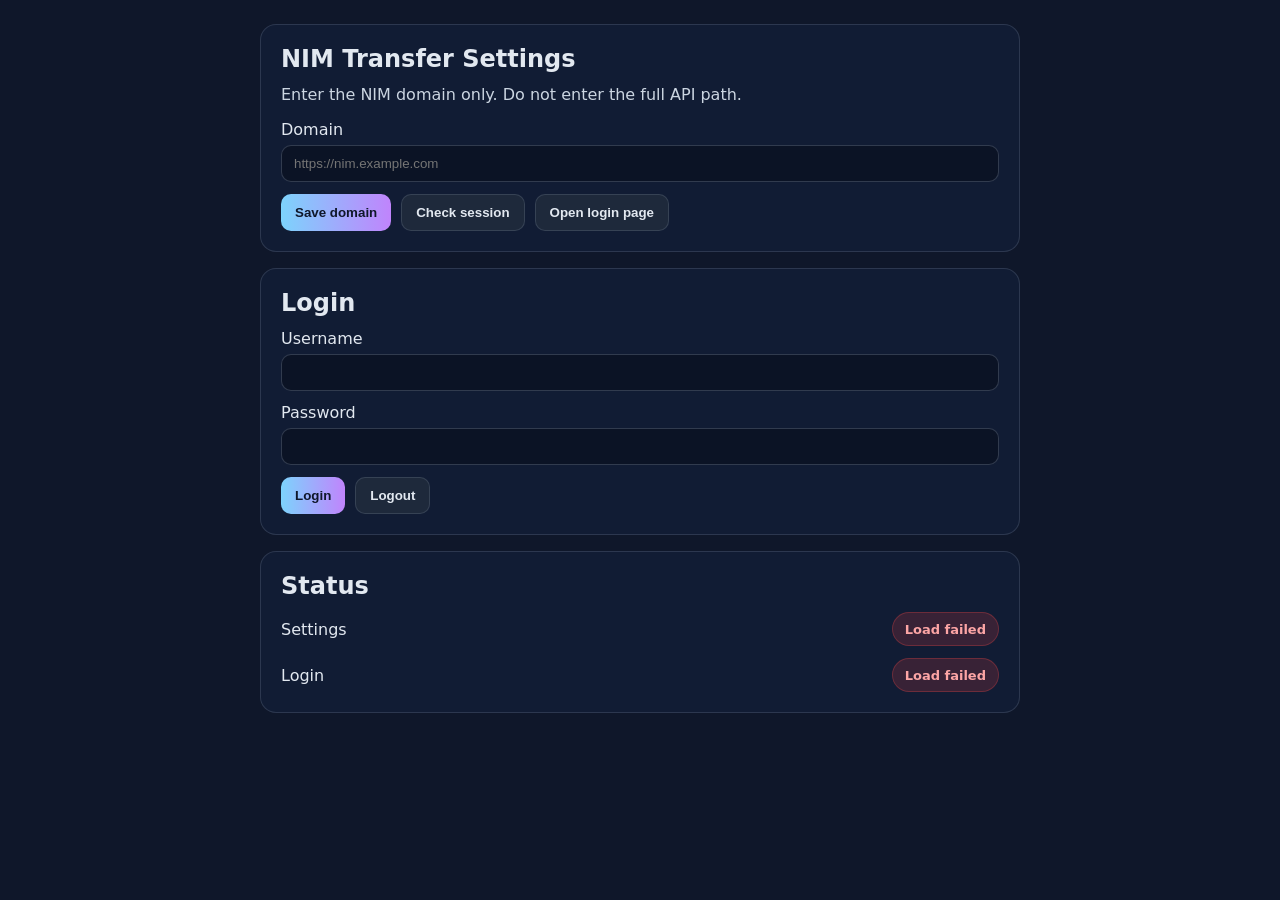
==== extensions/chrome/options.html @ 735067cf "アドオン機能追加" ====
<!doctype html>
<html lang="ja">
<head>
  <meta charset="utf-8">
  <meta name="viewport" content="width=device-width, initial-scale=1">
  <title>NIM Transfer Settings</title>
  <link rel="stylesheet" href="options.css">
</head>
<body>
  <main class="page">
    <section class="card">
      <h1>NIM Transfer Settings</h1>
      <p class="note">Enter the NIM domain only. Do not enter the full API path.</p>

      <label class="field">
        <span>Domain</span>
        <input id="baseUrl" type="text" placeholder="https://nim.example.com">
      </label>

      <div class="row">
        <button id="saveBaseUrl" type="button">Save domain</button>
        <button id="checkSession" type="button" class="secondary">Check session</button>
        <button id="openLoginPage" type="button" class="secondary">Open login page</button>
      </div>
    </section>

    <section class="card">
      <h2>Login</h2>
      <label class="field">
        <span>Username</span>
        <input id="username" type="text" autocomplete="username">
      </label>
      <label class="field">
        <span>Password</span>
        <input id="password" type="password" autocomplete="current-password">
      </label>
      <div class="row">
        <button id="login" type="button">Login</button>
        <button id="logout" type="button" class="secondary">Logout</button>
      </div>
    </section>

    <section class="card">
      <h2>Status</h2>
      <div class="statusList">
        <div class="statusRow">
          <span>Settings</span>
          <strong id="saveState" class="statusPill idle">Not saved</strong>
        </div>
        <div class="statusRow">
          <span>Login</span>
          <strong id="loginState" class="statusPill idle">Not logged in</strong>
        </div>
      </div>
    </section>
  </main>
  <script src="options.js"></script>
</body>
</html>
---- extensions/chrome/options.css ----
:root {
  color-scheme: dark;
  font-family: system-ui, -apple-system, BlinkMacSystemFont, "Segoe UI", sans-serif;
}

body {
  margin: 0;
  background: #0f172a;
  color: #e2e8f0;
}

.page {
  max-width: 760px;
  margin: 0 auto;
  padding: 24px;
  display: grid;
  gap: 16px;
}

.card {
  background: #111c34;
  border: 1px solid rgba(148, 163, 184, 0.2);
  border-radius: 16px;
  padding: 20px;
}

h1, h2 {
  margin: 0 0 12px;
}

.note {
  margin: 0 0 16px;
  color: #cbd5e1;
}

.field {
  display: grid;
  gap: 6px;
  margin-bottom: 12px;
}

.field input {
  width: 100%;
  box-sizing: border-box;
  border: 1px solid rgba(148, 163, 184, 0.28);
  background: #0b1325;
  color: #f8fafc;
  border-radius: 10px;
  padding: 10px 12px;
}

.row {
  display: flex;
  gap: 10px;
  flex-wrap: wrap;
}

button {
  border: 0;
  border-radius: 10px;
  padding: 10px 14px;
  cursor: pointer;
  font-weight: 600;
  background: linear-gradient(90deg, #7dd3fc, #c084fc);
  color: #0f172a;
}

button.secondary {
  background: #1e293b;
  color: #e2e8f0;
  border: 1px solid rgba(148, 163, 184, 0.2);
}

.statusList {
  display: grid;
  gap: 12px;
}

.statusRow {
  display: flex;
  align-items: center;
  justify-content: space-between;
  gap: 12px;
}

.statusPill {
  display: inline-flex;
  align-items: center;
  min-height: 32px;
  padding: 0 12px;
  border-radius: 999px;
  font-size: 13px;
  line-height: 1;
  font-weight: 700;
}

.statusPill.idle {
  background: rgba(148, 163, 184, 0.16);
  color: #e2e8f0;
  border: 1px solid rgba(148, 163, 184, 0.24);
}

.statusPill.success {
  background: rgba(34, 197, 94, 0.18);
  color: #86efac;
  border: 1px solid rgba(34, 197, 94, 0.28);
}

.statusPill.error {
  background: rgba(239, 68, 68, 0.18);
  color: #fca5a5;
  border: 1px solid rgba(239, 68, 68, 0.28);
}
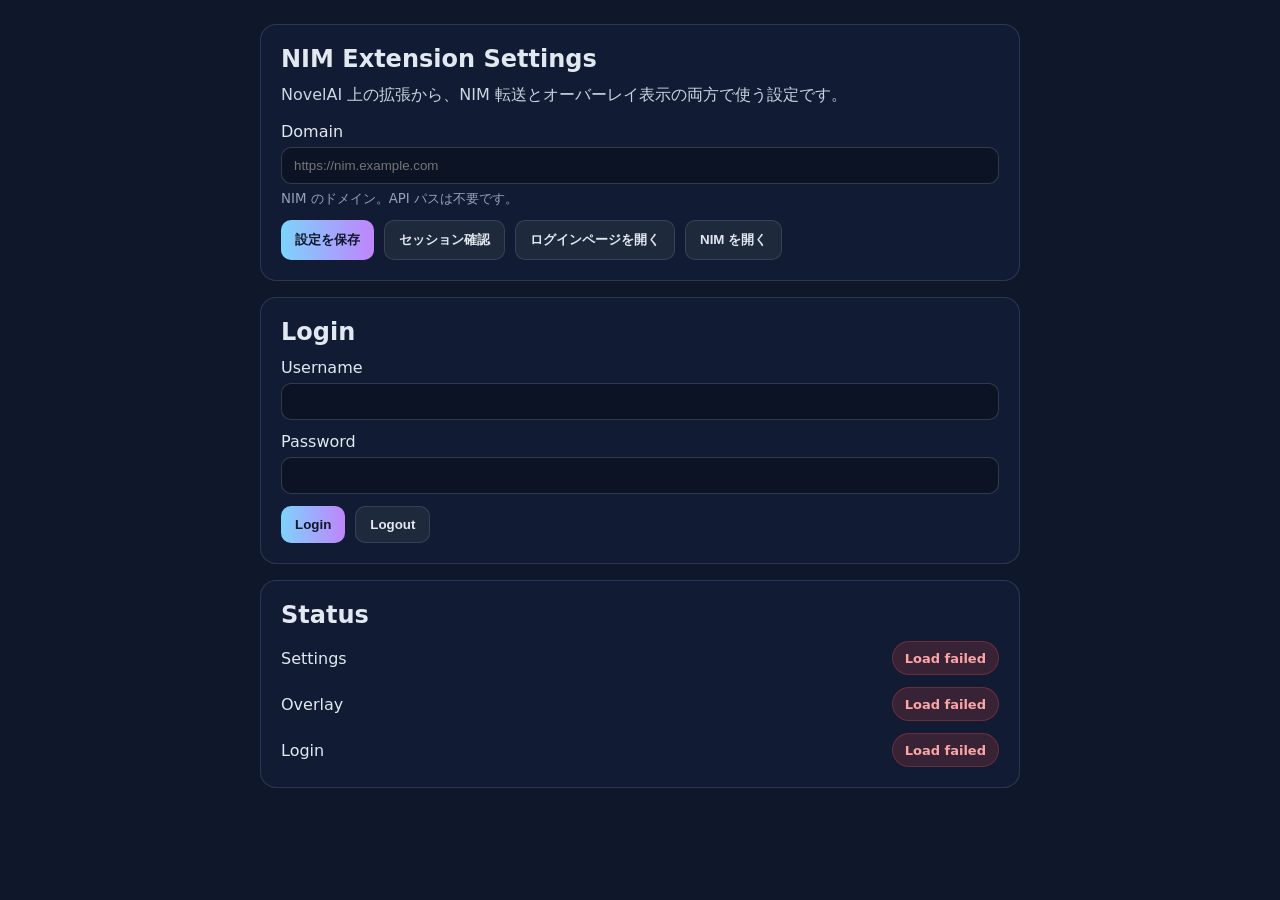
==== commit a0c0aab2: "NovelAIのページから直接NIMを呼び出せるように拡張機能の追加" ====
--- a/extensions/chrome/options.html
+++ b/extensions/chrome/options.html
@@ -3,24 +3,26 @@
 <head>
   <meta charset="utf-8">
   <meta name="viewport" content="width=device-width, initial-scale=1">
-  <title>NIM Transfer Settings</title>
+  <title>NIM Extension Settings</title>
   <link rel="stylesheet" href="options.css">
 </head>
 <body>
   <main class="page">
     <section class="card">
-      <h1>NIM Transfer Settings</h1>
-      <p class="note">Enter the NIM domain only. Do not enter the full API path.</p>
+      <h1>NIM Extension Settings</h1>
+      <p class="note">NovelAI 上の拡張から、NIM 転送とオーバーレイ表示の両方で使う設定です。</p>
 
       <label class="field">
         <span>Domain</span>
         <input id="baseUrl" type="text" placeholder="https://nim.example.com">
+        <small>NIM のドメイン。API パスは不要です。</small>
       </label>
 
       <div class="row">
-        <button id="saveBaseUrl" type="button">Save domain</button>
-        <button id="checkSession" type="button" class="secondary">Check session</button>
-        <button id="openLoginPage" type="button" class="secondary">Open login page</button>
+        <button id="saveConfig" type="button">設定を保存</button>
+        <button id="checkSession" type="button" class="secondary">セッション確認</button>
+        <button id="openLoginPage" type="button" class="secondary">ログインページを開く</button>
+        <button id="openOverlayPage" type="button" class="secondary">NIM を開く</button>
       </div>
     </section>
 
@@ -48,6 +50,10 @@
           <strong id="saveState" class="statusPill idle">Not saved</strong>
         </div>
         <div class="statusRow">
+          <span>Overlay</span>
+          <strong id="overlayState" class="statusPill idle">Not configured</strong>
+        </div>
+        <div class="statusRow">
           <span>Login</span>
           <strong id="loginState" class="statusPill idle">Not logged in</strong>
         </div>
--- a/extensions/chrome/options.css
+++ b/extensions/chrome/options.css
@@ -37,6 +37,10 @@
   display: grid;
   gap: 6px;
   margin-bottom: 12px;
+}
+
+.field small {
+  color: #94a3b8;
 }
 
 .field input {
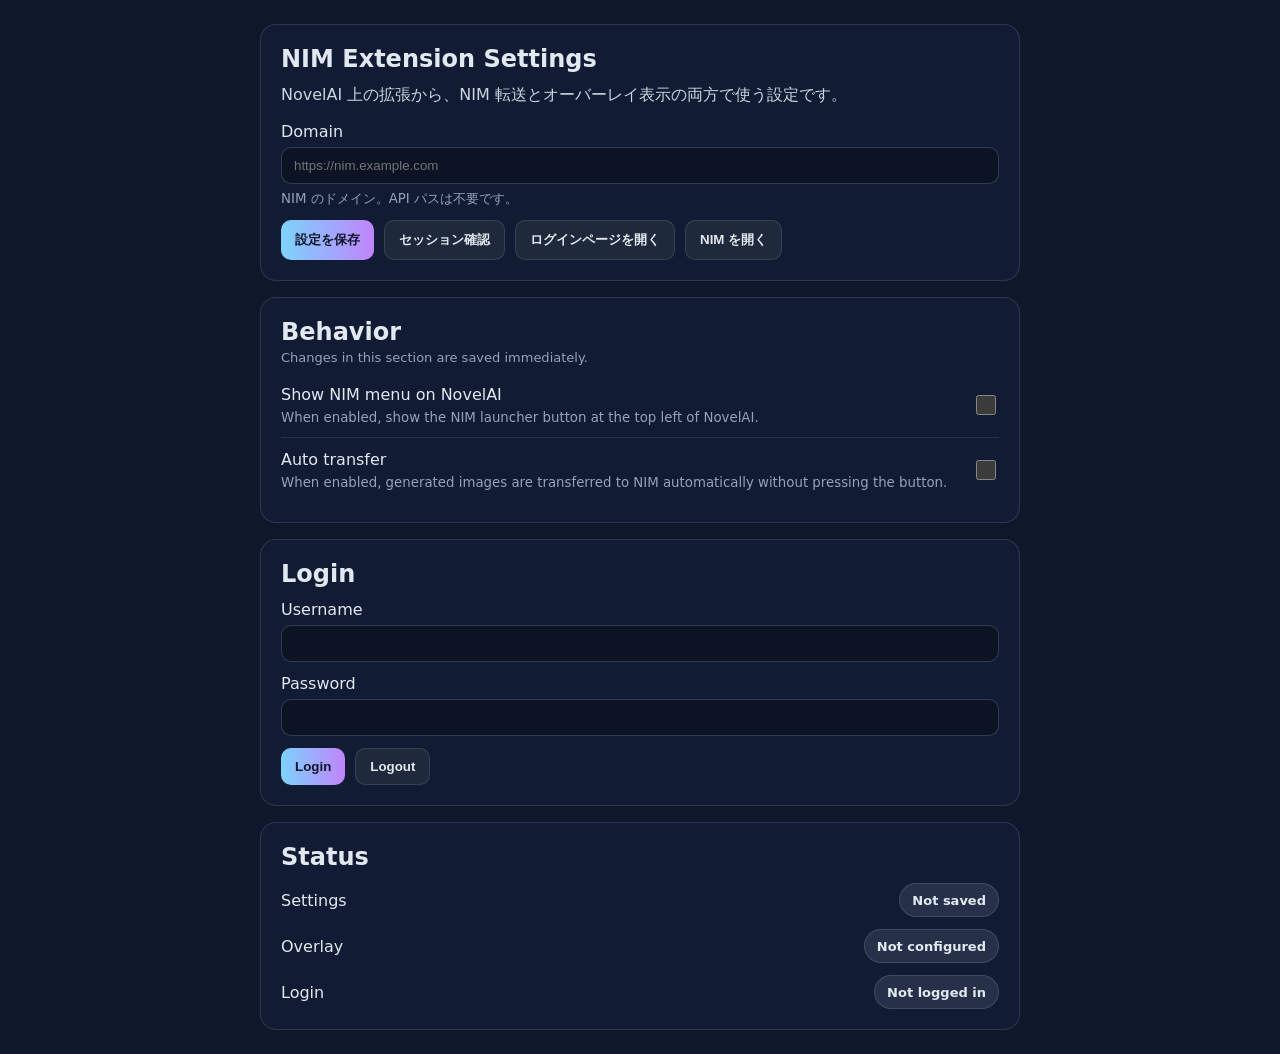
==== commit 45e43bb4: "マルチ言語(i18n)対応としてブラウザ言語を読みって日本語or英語(jp以外は全部英語にリダイレクト)となるように修正。拡張機能でメニューON/OFF対応可と、自動転送オプション追加" ====
--- a/extensions/chrome/options.html
+++ b/extensions/chrome/options.html
@@ -1,60 +1,85 @@
 <!doctype html>
-<html lang="ja">
+<html lang="en">
 <head>
   <meta charset="utf-8">
   <meta name="viewport" content="width=device-width, initial-scale=1">
-  <title>NIM Extension Settings</title>
+  <title data-i18n="optionsPageTitle">NIM Extension Settings</title>
   <link rel="stylesheet" href="options.css">
 </head>
 <body>
   <main class="page">
     <section class="card">
-      <h1>NIM Extension Settings</h1>
-      <p class="note">NovelAI 上の拡張から、NIM 転送とオーバーレイ表示の両方で使う設定です。</p>
+      <h1 data-i18n="optionsHeading">NIM Extension Settings</h1>
+      <p class="note" data-i18n="optionsNote">NovelAI 上の拡張から、NIM 転送とオーバーレイ表示の両方で使う設定です。</p>
 
       <label class="field">
-        <span>Domain</span>
-        <input id="baseUrl" type="text" placeholder="https://nim.example.com">
-        <small>NIM のドメイン。API パスは不要です。</small>
+        <span data-i18n="domainLabel">Domain</span>
+        <input id="baseUrl" type="text" placeholder="https://nim.example.com" data-i18n-placeholder="domainPlaceholder">
+        <small data-i18n="domainHelp">NIM のドメイン。API パスは不要です。</small>
       </label>
 
       <div class="row">
-        <button id="saveConfig" type="button">設定を保存</button>
-        <button id="checkSession" type="button" class="secondary">セッション確認</button>
-        <button id="openLoginPage" type="button" class="secondary">ログインページを開く</button>
-        <button id="openOverlayPage" type="button" class="secondary">NIM を開く</button>
+        <button id="saveConfig" type="button" data-i18n="saveSettings">設定を保存</button>
+        <button id="checkSession" type="button" class="secondary" data-i18n="checkSession">セッション確認</button>
+        <button id="openLoginPage" type="button" class="secondary" data-i18n="openLoginPage">ログインページを開く</button>
+        <button id="openOverlayPage" type="button" class="secondary" data-i18n="openNim">NIM を開く</button>
+      </div>
+    </section>
+
+
+    <section class="card">
+      <div class="sectionHeader">
+        <div>
+          <h2 data-i18n="behaviorSection">Behavior</h2>
+          <p class="sectionNote" data-i18n="behaviorAutoSaveNote">Changes in this section are saved immediately.</p>
+        </div>
+        <strong id="behaviorState" class="statusPill idle isHidden" aria-live="polite"></strong>
+      </div>
+      <label class="toggleField">
+        <span class="toggleText">
+          <span data-i18n="showNovelAiMenuLabel">Show NIM menu on NovelAI</span>
+          <small data-i18n="showNovelAiMenuHelp">When enabled, show the NIM launcher button at the top left of NovelAI.</small>
+        </span>
+        <input id="showNovelAiMenu" type="checkbox" role="switch">
+      </label>
+      <label class="toggleField">
+        <span class="toggleText">
+          <span data-i18n="autoTransferLabel">Auto transfer</span>
+          <small data-i18n="autoTransferHelp">When enabled, generated images are transferred to NIM automatically without pressing the button.</small>
+        </span>
+        <input id="autoTransfer" type="checkbox" role="switch">
+      </label>
+    </section>
+
+    <section class="card">
+      <h2 data-i18n="loginSection">Login</h2>
+      <label class="field">
+        <span data-i18n="usernameLabel">Username</span>
+        <input id="username" type="text" autocomplete="username">
+      </label>
+      <label class="field">
+        <span data-i18n="passwordLabel">Password</span>
+        <input id="password" type="password" autocomplete="current-password">
+      </label>
+      <div class="row">
+        <button id="login" type="button" data-i18n="loginButton">Login</button>
+        <button id="logout" type="button" class="secondary" data-i18n="logoutButton">Logout</button>
       </div>
     </section>
 
     <section class="card">
-      <h2>Login</h2>
-      <label class="field">
-        <span>Username</span>
-        <input id="username" type="text" autocomplete="username">
-      </label>
-      <label class="field">
-        <span>Password</span>
-        <input id="password" type="password" autocomplete="current-password">
-      </label>
-      <div class="row">
-        <button id="login" type="button">Login</button>
-        <button id="logout" type="button" class="secondary">Logout</button>
-      </div>
-    </section>
-
-    <section class="card">
-      <h2>Status</h2>
+      <h2 data-i18n="statusSection">Status</h2>
       <div class="statusList">
         <div class="statusRow">
-          <span>Settings</span>
+          <span data-i18n="settingsStatusLabel">Settings</span>
           <strong id="saveState" class="statusPill idle">Not saved</strong>
         </div>
         <div class="statusRow">
-          <span>Overlay</span>
+          <span data-i18n="overlayStatusLabel">Overlay</span>
           <strong id="overlayState" class="statusPill idle">Not configured</strong>
         </div>
         <div class="statusRow">
-          <span>Login</span>
+          <span data-i18n="loginStatusLabel">Login</span>
           <strong id="loginState" class="statusPill idle">Not logged in</strong>
         </div>
       </div>
--- a/extensions/chrome/options.css
+++ b/extensions/chrome/options.css
@@ -115,3 +115,66 @@
   color: #fca5a5;
   border: 1px solid rgba(239, 68, 68, 0.28);
 }
+
+
+.toggleField {
+  display: flex;
+  align-items: center;
+  justify-content: space-between;
+  gap: 16px;
+  padding: 12px 0;
+}
+
+.toggleField + .toggleField {
+  border-top: 1px solid rgba(148, 163, 184, 0.16);
+}
+
+.toggleText {
+  display: grid;
+  gap: 6px;
+  flex: 1 1 auto;
+}
+
+.toggleText small {
+  color: #94a3b8;
+}
+
+.toggleField input[type="checkbox"] {
+  width: 20px;
+  height: 20px;
+  accent-color: #7dd3fc;
+  flex: 0 0 auto;
+}
+
+.sectionHeader {
+  display: flex;
+  align-items: flex-start;
+  justify-content: space-between;
+  gap: 16px;
+  margin-bottom: 8px;
+}
+
+.sectionHeader h2 {
+  margin-bottom: 4px;
+}
+
+.sectionNote {
+  margin: 0;
+  color: #94a3b8;
+  font-size: 13px;
+}
+
+
+.statusPill.isHidden {
+  opacity: 0;
+  visibility: hidden;
+  pointer-events: none;
+}
+
+.toggleField.isBusy {
+  opacity: 0.72;
+}
+
+.toggleField input[type="checkbox"]:disabled {
+  cursor: wait;
+}
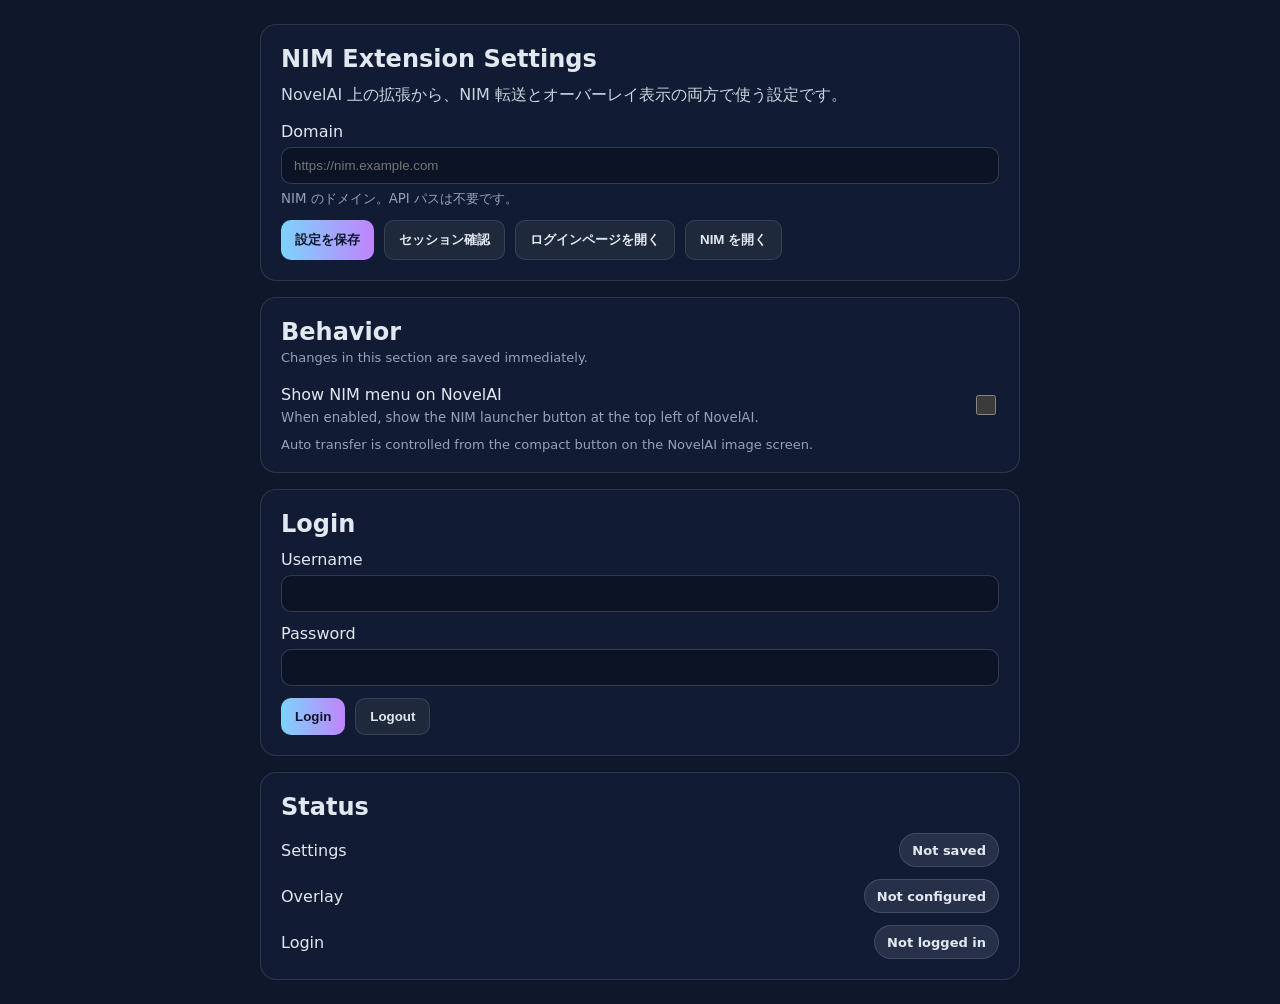
==== commit f5b1e9c1: "NIMへ生成画像の自動転送トグル実装。オプション画面を変更し、画面左上のNIMメニュー非表示化可能に変更" ====
--- a/extensions/chrome/options.html
+++ b/extensions/chrome/options.html
@@ -42,13 +42,7 @@
         </span>
         <input id="showNovelAiMenu" type="checkbox" role="switch">
       </label>
-      <label class="toggleField">
-        <span class="toggleText">
-          <span data-i18n="autoTransferLabel">Auto transfer</span>
-          <small data-i18n="autoTransferHelp">When enabled, generated images are transferred to NIM automatically without pressing the button.</small>
-        </span>
-        <input id="autoTransfer" type="checkbox" role="switch">
-      </label>
+      <p class="sectionNote behaviorPageNote" data-i18n="autoTransferTopbarNote">Auto transfer is controlled from the compact button on the NovelAI image screen.</p>
     </section>
 
     <section class="card">
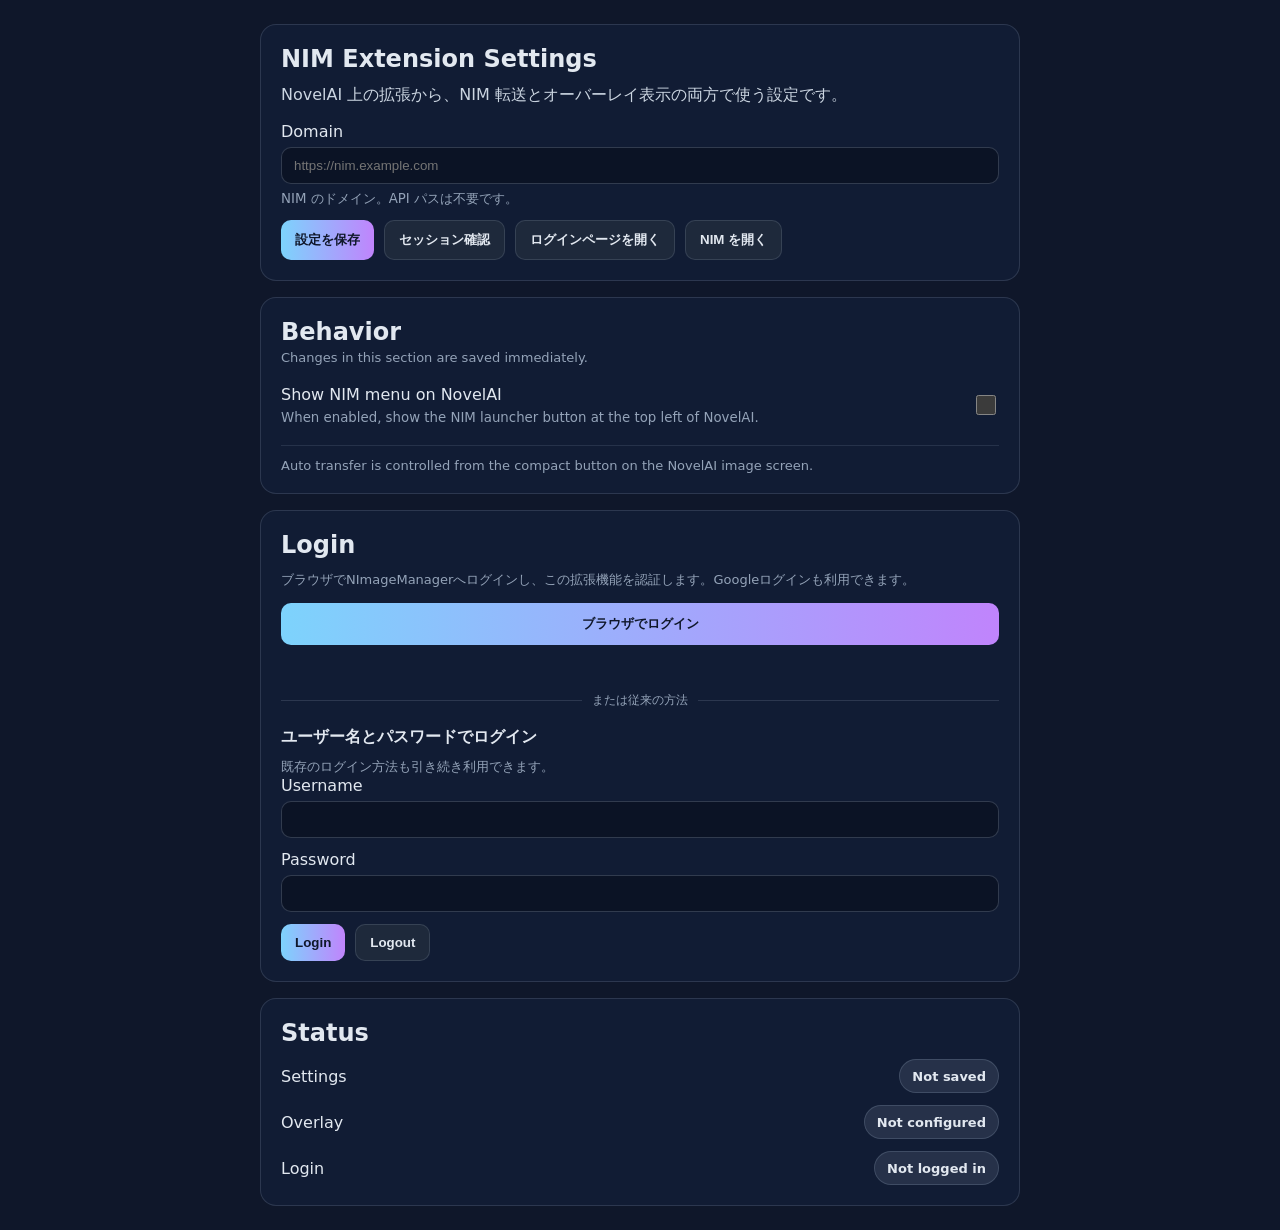
==== commit 78d3ae3d: "ブラウザ経由の拡張機能認証を追加" ====
--- a/extensions/chrome/options.html
+++ b/extensions/chrome/options.html
@@ -47,6 +47,12 @@
 
     <section class="card">
       <h2 data-i18n="loginSection">Login</h2>
+      <p class="sectionNote" data-i18n="browserLoginHelp">ブラウザでNImageManagerへログインし、この拡張機能を認証します。Googleログインも利用できます。</p>
+      <button id="browserLogin" class="browserLoginButton" type="button" data-i18n="browserLoginButton">ブラウザでログイン</button>
+      <p id="browserLoginMessage" class="browserLoginMessage" aria-live="polite"></p>
+      <div class="optionDivider"><span data-i18n="legacyLoginDivider">または従来の方法</span></div>
+      <h3 data-i18n="legacyLoginHeading">ユーザー名とパスワードでログイン</h3>
+      <p class="sectionNote legacyLoginNote" data-i18n="legacyLoginHelp">既存のログイン方法も引き続き利用できます。</p>
       <label class="field">
         <span data-i18n="usernameLabel">Username</span>
         <input id="username" type="text" autocomplete="username">
--- a/extensions/chrome/options.css
+++ b/extensions/chrome/options.css
@@ -26,6 +26,11 @@
 
 h1, h2 {
   margin: 0 0 12px;
+}
+
+h3 {
+  margin: 0 0 10px;
+  font-size: 16px;
 }
 
 .note {
@@ -75,6 +80,46 @@
   border: 1px solid rgba(148, 163, 184, 0.2);
 }
 
+.browserLoginButton {
+  width: 100%;
+  margin-top: 14px;
+  padding: 12px 16px;
+}
+
+.browserLoginButton:disabled {
+  cursor: wait;
+  opacity: 0.66;
+}
+
+.browserLoginMessage {
+  min-height: 20px;
+  margin: 9px 0 0;
+  color: #cbd5e1;
+  font-size: 13px;
+}
+
+.browserLoginMessage.success { color: #86efac; }
+.browserLoginMessage.error { color: #fca5a5; }
+
+.optionDivider {
+  display: flex;
+  align-items: center;
+  gap: 10px;
+  margin: 18px 0;
+  color: #94a3b8;
+  font-size: 12px;
+}
+
+.optionDivider::before,
+.optionDivider::after {
+  content: "";
+  height: 1px;
+  flex: 1;
+  background: rgba(148, 163, 184, 0.2);
+}
+
+.legacyLoginNote { margin-bottom: 12px; }
+
 .statusList {
   display: grid;
   gap: 12px;
@@ -178,3 +223,9 @@
 .toggleField input[type="checkbox"]:disabled {
   cursor: wait;
 }
+
+.behaviorPageNote {
+  margin-top: 8px;
+  padding-top: 12px;
+  border-top: 1px solid rgba(148, 163, 184, 0.16);
+}
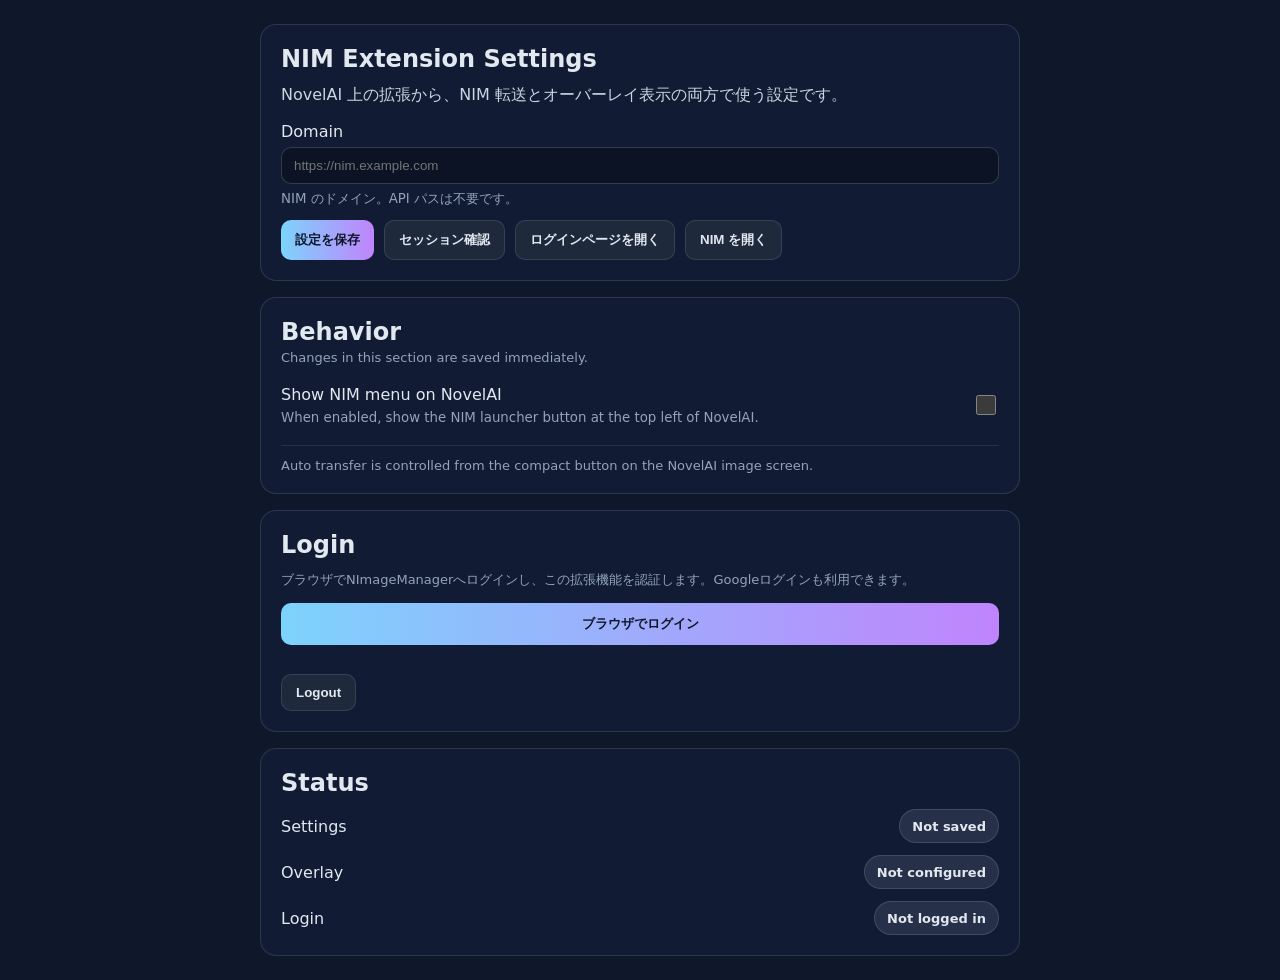
==== commit 12243f3e: "拡張機能の旧ログインUIを削除" ====
--- a/extensions/chrome/options.html
+++ b/extensions/chrome/options.html
@@ -50,19 +50,7 @@
       <p class="sectionNote" data-i18n="browserLoginHelp">ブラウザでNImageManagerへログインし、この拡張機能を認証します。Googleログインも利用できます。</p>
       <button id="browserLogin" class="browserLoginButton" type="button" data-i18n="browserLoginButton">ブラウザでログイン</button>
       <p id="browserLoginMessage" class="browserLoginMessage" aria-live="polite"></p>
-      <div class="optionDivider"><span data-i18n="legacyLoginDivider">または従来の方法</span></div>
-      <h3 data-i18n="legacyLoginHeading">ユーザー名とパスワードでログイン</h3>
-      <p class="sectionNote legacyLoginNote" data-i18n="legacyLoginHelp">既存のログイン方法も引き続き利用できます。</p>
-      <label class="field">
-        <span data-i18n="usernameLabel">Username</span>
-        <input id="username" type="text" autocomplete="username">
-      </label>
-      <label class="field">
-        <span data-i18n="passwordLabel">Password</span>
-        <input id="password" type="password" autocomplete="current-password">
-      </label>
       <div class="row">
-        <button id="login" type="button" data-i18n="loginButton">Login</button>
         <button id="logout" type="button" class="secondary" data-i18n="logoutButton">Logout</button>
       </div>
     </section>
--- a/extensions/chrome/options.css
+++ b/extensions/chrome/options.css
@@ -26,11 +26,6 @@
 
 h1, h2 {
   margin: 0 0 12px;
-}
-
-h3 {
-  margin: 0 0 10px;
-  font-size: 16px;
 }
 
 .note {
@@ -100,25 +95,6 @@
 
 .browserLoginMessage.success { color: #86efac; }
 .browserLoginMessage.error { color: #fca5a5; }
-
-.optionDivider {
-  display: flex;
-  align-items: center;
-  gap: 10px;
-  margin: 18px 0;
-  color: #94a3b8;
-  font-size: 12px;
-}
-
-.optionDivider::before,
-.optionDivider::after {
-  content: "";
-  height: 1px;
-  flex: 1;
-  background: rgba(148, 163, 184, 0.2);
-}
-
-.legacyLoginNote { margin-bottom: 12px; }
 
 .statusList {
   display: grid;
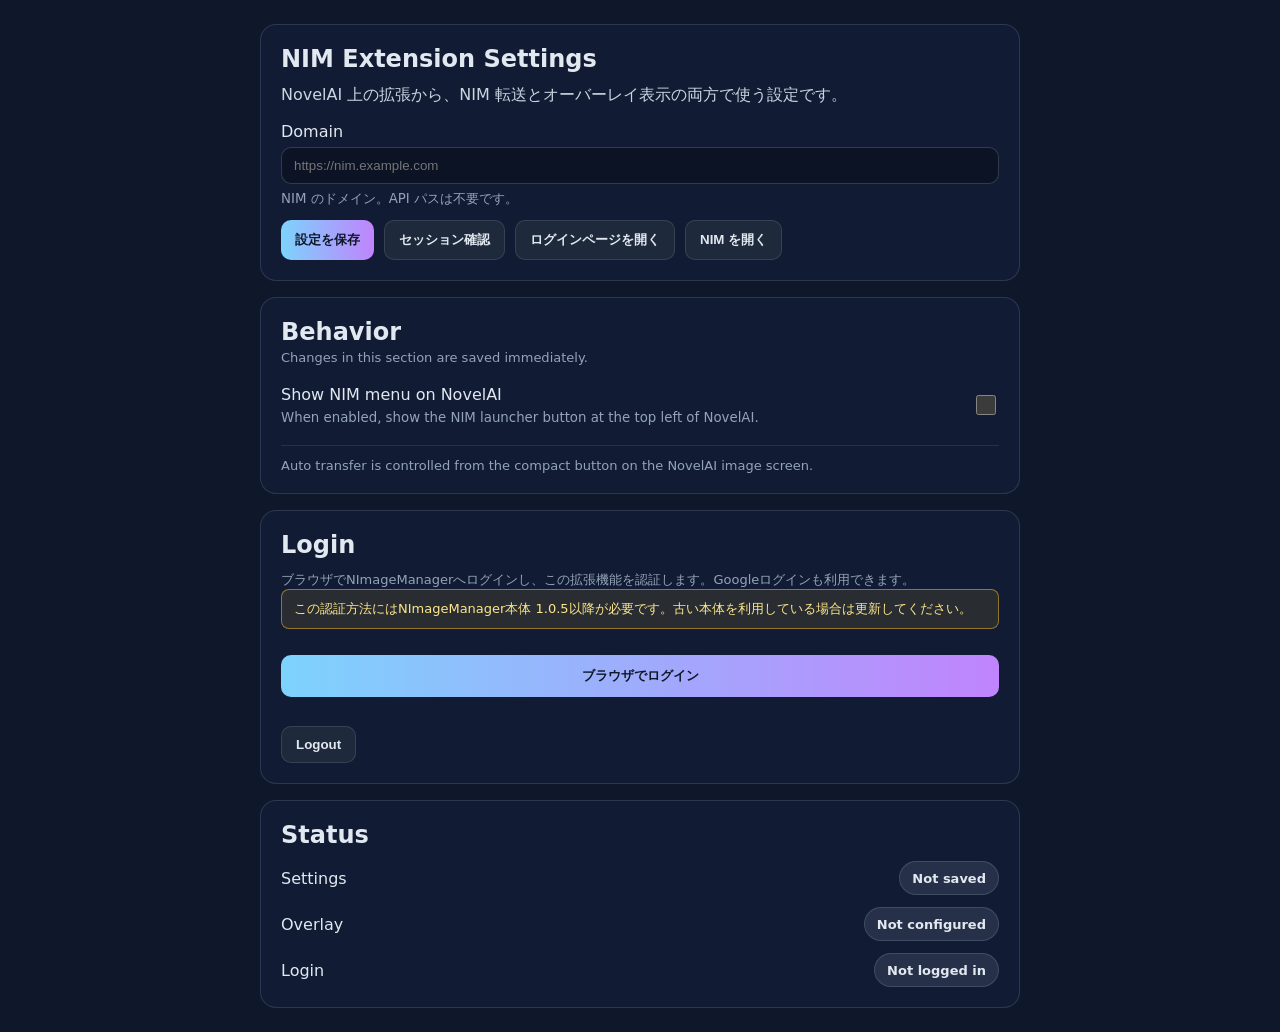
==== commit 12ea3fae: "ブラウザ認証の本体要件を明記" ====
--- a/extensions/chrome/options.html
+++ b/extensions/chrome/options.html
@@ -48,6 +48,7 @@
     <section class="card">
       <h2 data-i18n="loginSection">Login</h2>
       <p class="sectionNote" data-i18n="browserLoginHelp">ブラウザでNImageManagerへログインし、この拡張機能を認証します。Googleログインも利用できます。</p>
+      <p class="browserLoginRequirement" data-i18n="browserLoginRequirement">この認証方法にはNImageManager本体 1.0.5以降が必要です。古い本体を利用している場合は更新してください。</p>
       <button id="browserLogin" class="browserLoginButton" type="button" data-i18n="browserLoginButton">ブラウザでログイン</button>
       <p id="browserLoginMessage" class="browserLoginMessage" aria-live="polite"></p>
       <div class="row">
--- a/extensions/chrome/options.css
+++ b/extensions/chrome/options.css
@@ -96,6 +96,16 @@
 .browserLoginMessage.success { color: #86efac; }
 .browserLoginMessage.error { color: #fca5a5; }
 
+.browserLoginRequirement {
+  margin: 0 0 12px;
+  padding: 10px 12px;
+  border: 1px solid rgba(251, 191, 36, 0.5);
+  border-radius: 8px;
+  background: rgba(251, 191, 36, 0.1);
+  color: #fde68a;
+  font-size: 13px;
+}
+
 .statusList {
   display: grid;
   gap: 12px;
